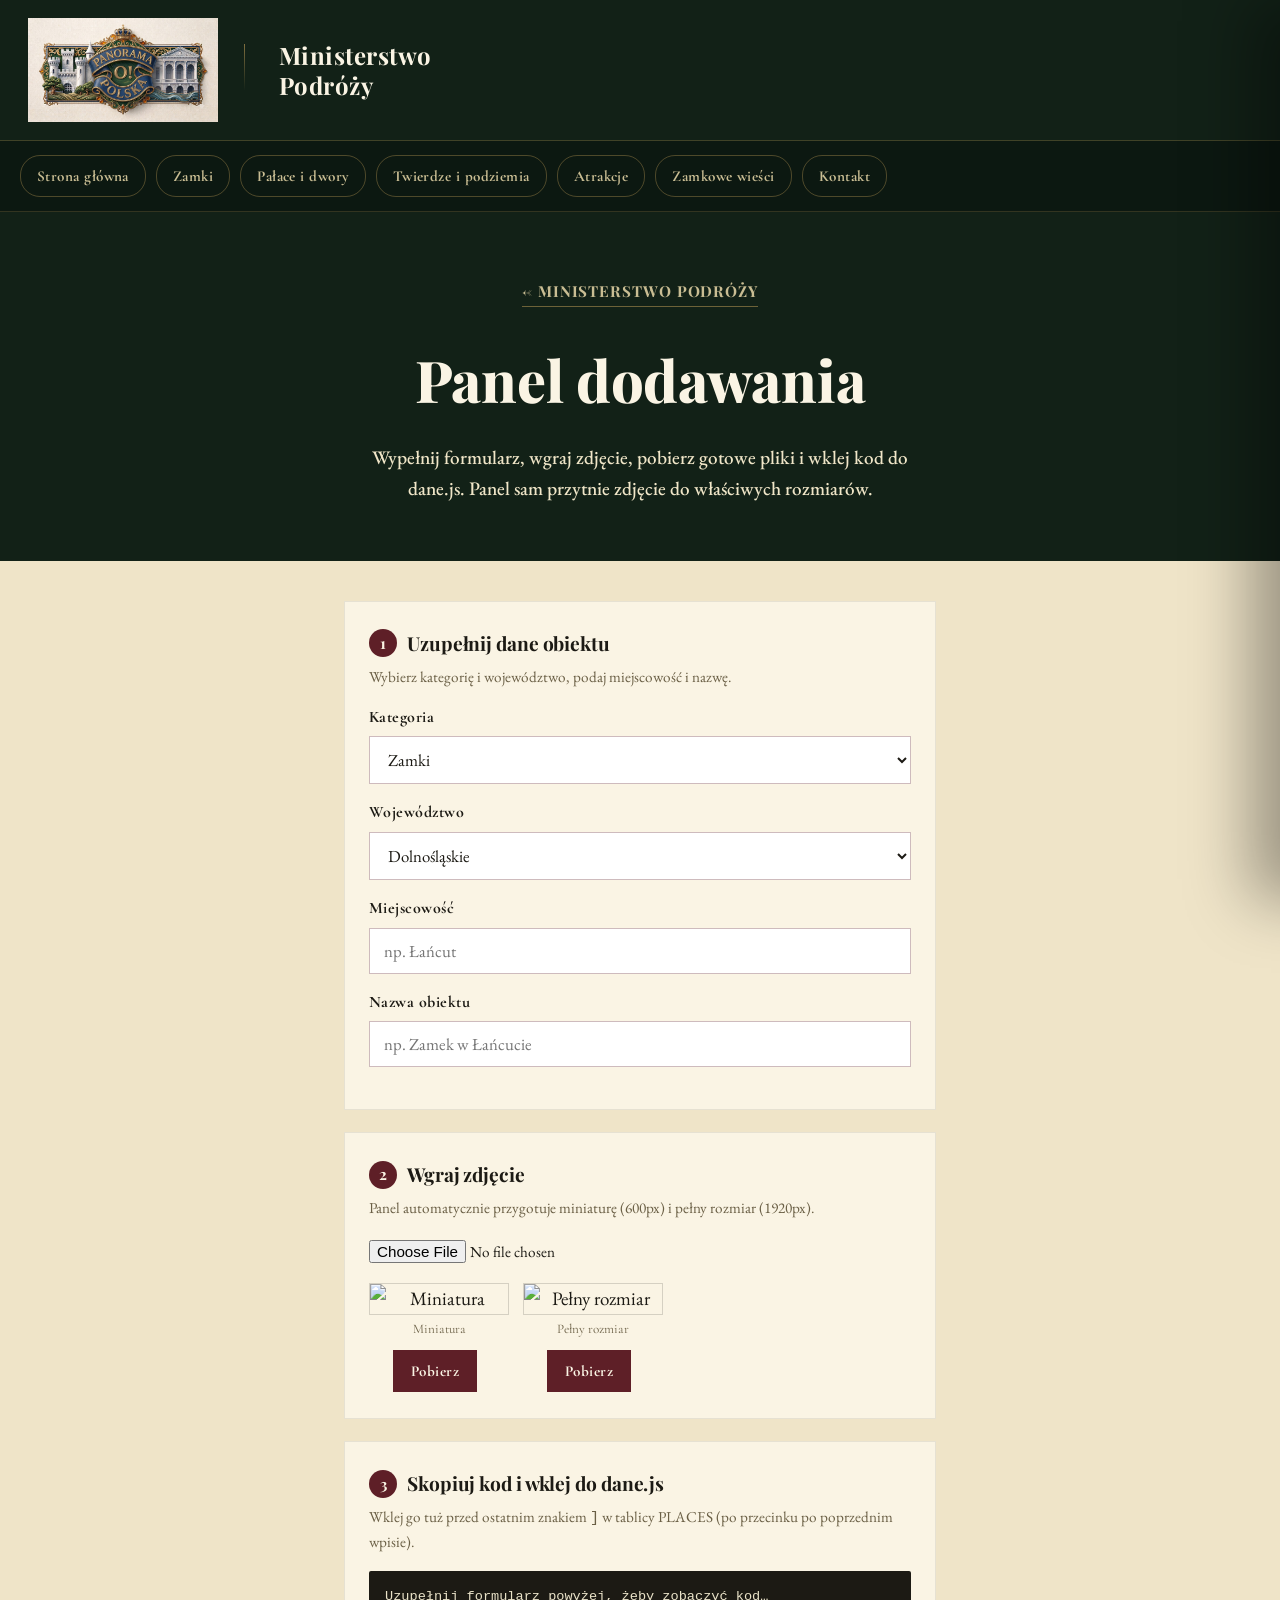
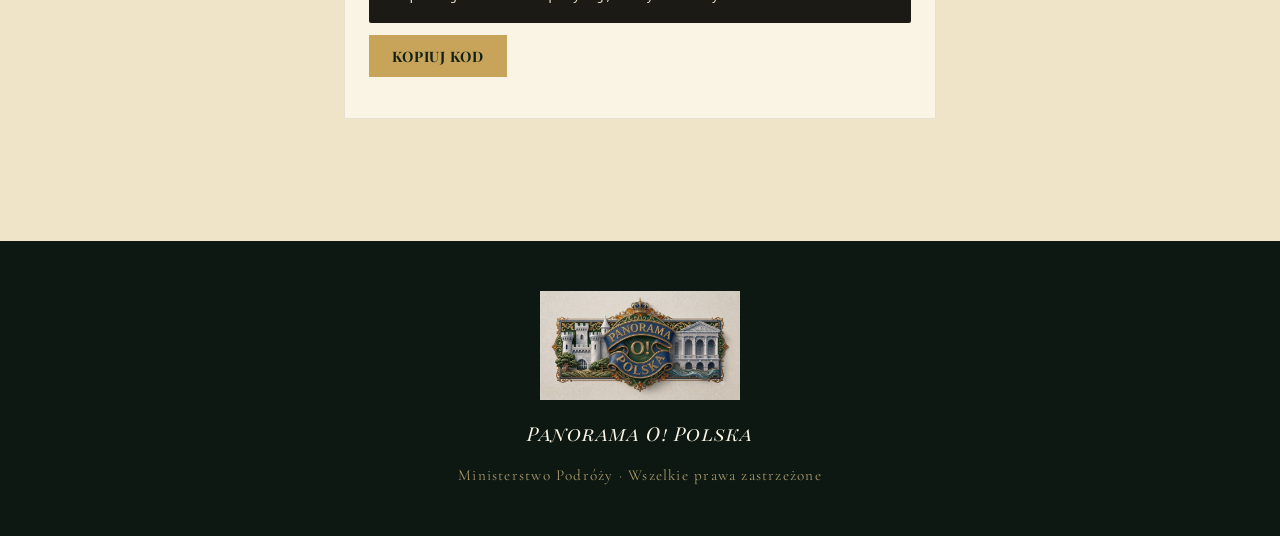
==== admin.html @ bf0a13a1 "Add files via upload" ====
<!DOCTYPE html>
<html lang="pl">
<head>
<meta charset="UTF-8">
<meta name="viewport" content="width=device-width, initial-scale=1.0">
<title>Panel dodawania — Ministerstwo Podróży</title>
<link rel="preconnect" href="https://fonts.googleapis.com">
<link href="https://fonts.googleapis.com/css2?family=Playfair+Display:ital,wght@0,500;0,600;0,700;0,800;0,900;1,500;1,600;1,700&family=Cormorant+Garamond:ital,wght@0,500;0,600;0,700;1,500;1,600&family=EB+Garamond:ital,wght@0,400;0,500;1,400&display=swap" rel="stylesheet">
<link rel="stylesheet" href="styles.css">
<style>
  .admin-wrap{ max-width:640px; margin:0 auto; padding:40px 24px 100px; }
  .admin-step{
    background:var(--cream-light);
    border:1px solid rgba(0,0,0,.08);
    padding:26px 24px;
    margin-bottom:22px;
  }
  .admin-step h3{
    font-size:1.2rem;
    margin-bottom:6px;
    display:flex; align-items:center; gap:10px;
  }
  .admin-step .num{
    display:inline-flex; align-items:center; justify-content:center;
    width:28px; height:28px; border-radius:50%;
    background:var(--maroon); color:var(--cream-light);
    font-family:'Playfair Display', serif; font-weight:700; font-size:.95rem;
    flex-shrink:0;
  }
  .admin-step p.hint{ color:#6a5f45; font-size:.95rem; margin:6px 0 16px; }
  .admin-field{ margin-bottom:16px; }
  .admin-field label{
    display:block; font-family:'Cormorant Garamond', serif; font-weight:700;
    letter-spacing:.03em; color:var(--ink); margin-bottom:6px; font-size:1rem;
  }
  .admin-field select, .admin-field input[type=text]{
    width:100%; box-sizing:border-box; font-family:'EB Garamond', serif;
    font-size:1.05rem; padding:11px 14px; border:1px solid rgba(94,31,39,.3);
    background:#fff; color:var(--ink);
  }
  .admin-field input[type=file]{
    width:100%; font-family:'EB Garamond', serif; font-size:.95rem;
  }
  .admin-previews{ display:flex; gap:14px; margin-top:14px; flex-wrap:wrap; }
  .admin-preview{ text-align:center; }
  .admin-preview img{ width:140px; height:auto; border:1px solid rgba(0,0,0,.15); display:block; }
  .admin-preview span{ display:block; font-size:.82rem; color:#6a5f45; margin-top:4px; font-family:'Cormorant Garamond', serif; }
  .admin-download{
    display:inline-block; margin-top:10px; margin-right:8px;
    background:var(--maroon); color:var(--cream-light); text-decoration:none;
    font-family:'Cormorant Garamond', serif; font-weight:700; letter-spacing:.03em;
    padding:9px 18px; font-size:.95rem;
  }
  .admin-download.disabled{ opacity:.4; pointer-events:none; }
  .admin-code{
    background:#1c1a14; color:#e9e2c8; font-family:'Courier New', monospace;
    font-size:.85rem; padding:16px; white-space:pre-wrap; word-break:break-word;
    border-radius:2px; line-height:1.5;
  }
  .admin-copy{
    margin-top:12px; display:inline-block; border:1px solid var(--gold);
    color:var(--forest); background:var(--gold); font-family:'Playfair Display', serif;
    text-transform:uppercase; font-weight:700; letter-spacing:.06em; font-size:.9rem;
    padding:10px 22px; cursor:pointer;
  }
  .admin-copy:active{ opacity:.8; }
  .admin-note{
    font-family:'Cormorant Garamond', serif; font-style:italic; color:#6a5f45;
    font-size:.92rem; margin-top:10px;
  }
</style>
</head>
<body data-page="admin">

<header>
  <a class="brand" href="index.html" aria-label="Strona główna">
    <img class="emblem" src="images/logo.jpg" alt="Panorama O! Polska">
    <div class="divider"></div>
    <div class="brand-name">Ministerstwo<br>Podróży</div>
  </a>
  <button class="burger" id="menuToggle" aria-label="Otwórz menu"><span></span><span></span><span></span></button>
</header>

<nav class="quick-tabs">
  <a href="index.html" data-page="index">Strona główna</a>
  <a href="zamki.html" data-page="zamki">Zamki</a>
  <a href="palace.html" data-page="palace">Pałace i dwory</a>
  <a href="twierdze.html" data-page="twierdze">Twierdze i podziemia</a>
  <a href="atrakcje.html" data-page="atrakcje">Atrakcje</a>
  <a href="wiesci.html" data-page="wiesci">Zamkowe wieści</a>
  <a href="kontakt.html" data-page="kontakt">Kontakt</a>
</nav>

<nav class="side-panel" id="sidePanel" aria-label="Menu główne">
  <div class="side-panel-header">
    <span class="side-panel-title">Spis komnat</span>
    <button class="side-panel-close" id="panelClose" aria-label="Zamknij menu">✕</button>
  </div>
  <a href="index.html" data-page="index">Strona główna</a>
  <a href="zamki.html" data-page="zamki">Zamki</a>
  <a href="palace.html" data-page="palace">Pałace i dwory</a>
  <a href="twierdze.html" data-page="twierdze">Twierdze i podziemia</a>
  <a href="atrakcje.html" data-page="atrakcje">Atrakcje</a>
  <a href="wiesci.html" data-page="wiesci">Zamkowe wieści</a>
  <a href="kontakt.html" data-page="kontakt">Kontakt</a>
</nav>
<div class="panel-overlay" id="panelOverlay"></div>

<section class="page-hero">
  <a class="breadcrumb" href="index.html">← Ministerstwo Podróży</a>
  <h1>Panel dodawania</h1>
  <p>Wypełnij formularz, wgraj zdjęcie, pobierz gotowe pliki i wklej kod do dane.js. Panel sam przytnie zdjęcie do właściwych rozmiarów.</p>
</section>

<div class="admin-wrap">

  <div class="admin-step">
    <h3><span class="num">1</span> Uzupełnij dane obiektu</h3>
    <p class="hint">Wybierz kategorię i województwo, podaj miejscowość i nazwę.</p>

    <div class="admin-field">
      <label for="fCategory">Kategoria</label>
      <select id="fCategory">
        <option value="zamki">Zamki</option>
        <option value="palace">Pałace i dwory</option>
        <option value="twierdze">Twierdze i podziemia</option>
        <option value="atrakcje">Atrakcje</option>
      </select>
    </div>

    <div class="admin-field">
      <label for="fVoivodeship">Województwo</label>
      <select id="fVoivodeship"></select>
    </div>

    <div class="admin-field">
      <label for="fTown">Miejscowość</label>
      <input type="text" id="fTown" placeholder="np. Łańcut">
    </div>

    <div class="admin-field">
      <label for="fName">Nazwa obiektu</label>
      <input type="text" id="fName" placeholder="np. Zamek w Łańcucie">
    </div>
  </div>

  <div class="admin-step">
    <h3><span class="num">2</span> Wgraj zdjęcie</h3>
    <p class="hint">Panel automatycznie przygotuje miniaturę (600px) i pełny rozmiar (1920px).</p>
    <div class="admin-field">
      <input type="file" id="fPhoto" accept="image/*">
    </div>
    <div class="admin-previews" id="previews" hidden>
      <div class="admin-preview">
        <img id="thumbPreview" alt="Miniatura">
        <span>Miniatura</span>
        <a class="admin-download" id="thumbDownload" download>Pobierz</a>
      </div>
      <div class="admin-preview">
        <img id="fullPreview" alt="Pełny rozmiar">
        <span>Pełny rozmiar</span>
        <a class="admin-download" id="fullDownload" download>Pobierz</a>
      </div>
    </div>
  </div>

  <div class="admin-step">
    <h3><span class="num">3</span> Skopiuj kod i wklej do dane.js</h3>
    <p class="hint">Wklej go tuż przed ostatnim znakiem <code>]</code> w tablicy PLACES (po przecinku po poprzednim wpisie).</p>
    <div class="admin-code" id="codeOutput">Uzupełnij formularz powyżej, żeby zobaczyć kod…</div>
    <button class="admin-copy" id="copyBtn">Kopiuj kod</button>
    <p class="admin-note" id="copyStatus"></p>
  </div>

</div>

<footer>
  <img src="images/logo.jpg" alt="Panorama O! Polska" loading="lazy" style="width:200px; margin:0 auto 18px; opacity:.9;">
  <span class="foot-mark">Panorama O! Polska</span>
  Ministerstwo Podróży · Wszelkie prawa zastrzeżone
</footer>

<script src="dane.js"></script>
<script>
// Wypełnij listę województw z dane.js
const voivoSelect = document.getElementById('fVoivodeship');
VOIVODESHIPS.forEach(v => {
  const opt = document.createElement('option');
  opt.value = v; opt.textContent = v;
  voivoSelect.appendChild(opt);
});

function slugify(str){
  return str.toLowerCase()
    .replace(/ł/g,'l').replace(/ą/g,'a').replace(/ć/g,'c').replace(/ę/g,'e')
    .replace(/ń/g,'n').replace(/ó/g,'o').replace(/ś/g,'s').replace(/ż|ź/g,'z')
    .replace(/[^a-z0-9]+/g,'-').replace(/(^-|-$)/g,'');
}

function resizeImage(file, maxWidth, quality){
  return new Promise((resolve, reject) => {
    const reader = new FileReader();
    reader.onload = (e) => {
      const img = new Image();
      img.onload = () => {
        const scale = Math.min(1, maxWidth / img.width);
        const w = Math.round(img.width * scale);
        const h = Math.round(img.height * scale);
        const canvas = document.createElement('canvas');
        canvas.width = w; canvas.height = h;
        canvas.getContext('2d').drawImage(img, 0, 0, w, h);
        canvas.toBlob(blob => {
          resolve({ blob, url: URL.createObjectURL(blob), width: w, height: h });
        }, 'image/jpeg', quality);
      };
      img.onerror = reject;
      img.src = e.target.result;
    };
    reader.onerror = reject;
    reader.readAsDataURL(file);
  });
}

let thumbResult = null;
let fullResult = null;

const fCategory = document.getElementById('fCategory');
const fVoivodeship = voivoSelect;
const fTown = document.getElementById('fTown');
const fName = document.getElementById('fName');
const fPhoto = document.getElementById('fPhoto');

function baseFileName(){
  const cat = fCategory.value;
  const town = fTown.value.trim() || 'miejsce';
  return `${cat}-${slugify(town)}`;
}

fPhoto.addEventListener('change', async () => {
  const file = fPhoto.files[0];
  if (!file) return;

  thumbResult = await resizeImage(file, 600, 0.78);
  fullResult  = await resizeImage(file, 1920, 0.82);

  document.getElementById('previews').hidden = false;

  const thumbImg = document.getElementById('thumbPreview');
  const fullImg  = document.getElementById('fullPreview');
  thumbImg.src = thumbResult.url;
  fullImg.src  = fullResult.url;

  updateDownloadLinks();
  updateCode();
});

function updateDownloadLinks(){
  const base = baseFileName();
  const thumbLink = document.getElementById('thumbDownload');
  const fullLink  = document.getElementById('fullDownload');
  if (thumbResult){
    thumbLink.href = thumbResult.url;
    thumbLink.download = `${base}-thumb.jpg`;
  }
  if (fullResult){
    fullLink.href = fullResult.url;
    fullLink.download = `${base}.jpg`;
  }
}

function updateCode(){
  const out = document.getElementById('codeOutput');
  const cat = fCategory.value;
  const voivo = fVoivodeship.value;
  const town = fTown.value.trim();
  const name = fName.value.trim();
  const base = baseFileName();

  if (!town || !name || !thumbResult) {
    out.textContent = 'Uzupełnij formularz i wgraj zdjęcie, żeby zobaczyć kod…';
    return;
  }

  out.textContent =
`{ category: "${cat}", voivodeship: "${voivo}", town: "${town}", name: "${name}",
  thumb: "images/${base}-thumb.jpg", full: "images/${base}.jpg" },`;
}

[fCategory, fVoivodeship, fTown, fName].forEach(el => {
  el.addEventListener('input', () => { updateDownloadLinks(); updateCode(); });
});

document.getElementById('copyBtn').addEventListener('click', async () => {
  const text = document.getElementById('codeOutput').textContent;
  const status = document.getElementById('copyStatus');
  try {
    await navigator.clipboard.writeText(text);
    status.textContent = 'Skopiowano ✓';
  } catch {
    status.textContent = 'Nie udało się skopiować automatycznie — zaznacz tekst ręcznie.';
  }
  setTimeout(() => { status.textContent = ''; }, 3000);
});
</script>
<script src="nav.js"></script>
</body>
</html>
---- styles.css ----
:root{
    --ink:#1c1a14;
    --forest:#122117;
    --forest-deep:#0c1811;
    --cream:#efe4c8;
    --cream-light:#faf4e4;
    --gold:#c8a35a;
    --gold-bright:#e4c581;
    --maroon:#5e1f27;
    --maroon-deep:#3a1017;
    --maroon-panel:#4a1620;
  }
  *{box-sizing:border-box;}
  html{scroll-behavior:smooth;}
  body{
    margin:0;
    background:var(--cream);
    color:var(--ink);
    font-family:'EB Garamond', serif;
    font-size:19px;
    line-height:1.6;
  }
  h1,h2,h3{
    font-family:'Playfair Display', serif;
    font-weight:700;
    margin:0;
    color:var(--ink);
    letter-spacing:-.005em;
  }
  h1{ font-weight:800; }
  .eyebrow{
    font-family:'Playfair Display', serif;
    text-transform:uppercase;
    letter-spacing:.12em;
    font-weight:800;
    font-size:.95rem;
    color:var(--gold);
  }
  a{color:inherit; text-decoration:none;}
  img,svg{display:block; max-width:100%;}

  /* ===== HEADER ===== */
  header{
    background:var(--forest);
    padding:18px 28px;
    display:flex;
    align-items:center;
    justify-content:space-between;
    gap:20px;
    position:sticky;
    top:0;
    z-index:50;
    border-bottom:1px solid rgba(200,163,90,.25);
  }
  .brand{
    display:flex;
    align-items:center;
    gap:20px;
    text-decoration:none;
    color:inherit;
    cursor:pointer;
    transition:opacity .2s ease;
  }
  .brand:hover{
    opacity:.85;
  }
  .emblem{
    width:190px;
    height:auto;
    flex-shrink:0;
    object-fit:contain;
  }
  .divider{
    width:1px;
    height:52px;
    background:linear-gradient(var(--gold), transparent 90%);
    opacity:.6;
    margin-left:6px;
  }
  .brand-name{
    font-family:'Playfair Display', serif;
    font-style:normal;
    font-weight:700;
    letter-spacing:.02em;
    color:var(--cream-light);
    font-size:1.5rem;
    line-height:1.25;
    margin-left:14px;
  }
  .burger{
    width:30px;
    display:flex;
    flex-direction:column;
    gap:6px;
    cursor:pointer;
    background:none;
    border:none;
    padding:0;
  }
  .burger span{height:2px; background:var(--gold); display:block;}

  /* ===== HERO ===== */
  .hero{
    background:radial-gradient(120% 90% at 50% 0%, #1a2e1f 0%, var(--forest) 45%, var(--forest-deep) 100%);
    color:var(--cream-light);
    padding:110px 28px 90px;
    text-align:center;
    position:relative;
    overflow:hidden;
  }
  .hero::before{
    content:"";
    position:absolute;
    left:50%; top:58%;
    transform:translate(-50%,-50%);
    width:340px; height:340px;
    background:
      radial-gradient(circle at 50% 30%, rgba(200,163,90,.10), transparent 60%);
    opacity:.7;
  }
  .hero h1{
    font-size:clamp(2.6rem, 6vw, 4.4rem);
    line-height:1.08;
    color:var(--cream-light);
    max-width:22ch;
    margin:0 auto 26px;
    position:relative;
  }
  .hero p{
    font-family:'Cormorant Garamond', serif;
    font-style:italic;
    font-size:1.4rem;
    color:#d8cba0;
    max-width:36ch;
    margin:0 auto 44px;
    position:relative;
  }
  .cta-outline{
    display:inline-block;
    border:1px solid var(--gold);
    color:var(--gold-bright);
    font-family:'Playfair Display', serif;
    text-transform:uppercase;
    letter-spacing:.1em;
    font-weight:700;
    font-size:1.05rem;
    padding:16px 38px;
    position:relative;
    transition:.25s ease;
  }
  .cta-outline:hover{
    background:var(--gold);
    color:var(--forest-deep);
  }

  /* ===== INTRO ===== */
  .intro{
    max-width:720px;
    margin:0 auto;
    padding:100px 28px 70px;
    text-align:center;
  }
  .intro h2{
    font-size:clamp(2rem, 4vw, 2.9rem);
    line-height:1.18;
    margin:18px 0 30px;
  }
  .intro p{
    color:#3a3527;
    font-size:1.15rem;
  }

  .plan-heading{
    text-align:center;
    padding:60px 28px 10px;
  }
  .plan-heading h2{
    font-size:clamp(2rem, 4vw, 2.8rem);
    margin-top:16px;
  }

  /* ===== ROOM CARDS ===== */
  .rooms{
    max-width:760px;
    margin:0 auto;
    padding:40px 24px 100px;
    display:flex;
    flex-direction:column;
    gap:60px;
  }
  .room-card{
    background:var(--cream-light);
    border:1px solid rgba(0,0,0,.08);
    box-shadow:0 30px 60px -40px rgba(30,20,5,.35);
  }
  .room-card .panel{
    position:relative;
    aspect-ratio:16/10;
    background:linear-gradient(160deg, var(--maroon-panel) 0%, var(--maroon-deep) 75%);
    display:flex;
    align-items:center;
    justify-content:center;
    overflow:hidden;
  }
  .room-card .panel.photo{
    background-size:cover;
    background-position:center 65%;
  }
  .room-card .panel.photo::after{
    content:"";
    position:absolute;
    inset:0;
    background:linear-gradient(185deg, rgba(12,10,7,.12) 0%, rgba(12,10,7,.08) 40%, rgba(12,10,7,.55) 100%);
  }
  .room-card .panel.photo svg{ display:none; }
  .room-card .panel.photo .roman{ z-index:2; }
  .caption{
    position:absolute;
    left:26px; bottom:20px;
    z-index:2;
    color:var(--cream-light);
    font-family:'Cormorant Garamond', serif;
    font-style:italic;
    letter-spacing:.04em;
    font-size:1.05rem;
    text-shadow:0 2px 10px rgba(0,0,0,.6);
  }
  .room-card .panel svg{
    width:42%;
    opacity:.55;
  }
  .roman{
    position:absolute;
    top:26px; left:26px;
    width:64px; height:64px;
    border:1px solid var(--gold);
    border-radius:50%;
    display:flex;
    align-items:center;
    justify-content:center;
    font-family:'Playfair Display', serif;
    font-weight:600;
    color:var(--gold-bright);
    font-size:1.3rem;
    background:rgba(12,10,8,.15);
  }
  .room-body{
    padding:42px 40px 44px;
  }
  .room-body h3{
    font-size:2.1rem;
    margin-bottom:18px;
  }
  .room-body p{
    color:#4a4433;
    font-size:1.1rem;
    margin-bottom:30px;
    max-width:46ch;
  }
  .enter-link{
    font-family:'Playfair Display', serif;
    text-transform:uppercase;
    letter-spacing:.06em;
    font-weight:700;
    font-size:1.05rem;
    color:var(--maroon);
    border-bottom:1px solid var(--maroon);
    padding-bottom:4px;
    display:inline-flex;
    align-items:center;
    gap:6px;
    transition:.2s;
  }
  .enter-link:hover{ gap:12px; }

  /* ===== GALLERY ===== */
  .gallery-section{
    max-width:1100px;
    margin:0 auto;
    padding:20px 24px 110px;
  }
  .gallery-grid{
    display:grid;
    grid-template-columns:repeat(auto-fill, minmax(230px, 1fr));
    gap:18px;
    margin-top:44px;
  }
  .gallery-item{
    position:relative;
    aspect-ratio:4/3;
    overflow:hidden;
    background:var(--maroon-deep);
    cursor:pointer;
    border:1px solid rgba(0,0,0,.08);
  }
  .gallery-item img{
    width:100%; height:100%;
    object-fit:cover;
    display:block;
    transition:transform .5s ease;
  }
  .gallery-item:hover img{ transform:scale(1.06); }
  .gallery-item .cap{
    position:absolute; left:0; right:0; bottom:0;
    padding:14px 16px 10px;
    background:linear-gradient(0deg, rgba(10,8,6,.75), transparent);
    color:var(--cream-light);
    font-family:'Cormorant Garamond', serif;
    font-style:italic;
    font-size:1rem;
  }
  .gallery-item.placeholder{
    display:flex;
    align-items:center;
    justify-content:center;
    background:repeating-linear-gradient(135deg, #efe4c8, #efe4c8 10px, #e6d9b8 10px, #e6d9b8 20px);
    border:1px dashed rgba(0,0,0,.25);
    color:#7a6f4e;
    font-family:'Cormorant Garamond', serif;
    font-style:italic;
    font-size:1.05rem;
    text-align:center;
    padding:16px;
  }

  /* Lightbox */
  .lightbox{
    position:fixed; inset:0;
    background:rgba(8,7,5,.94);
    z-index:200;
    display:none;
    align-items:center;
    justify-content:center;
    padding:40px 20px;
  }
  .lightbox.open{ display:flex; }
  .lightbox img{
    max-width:min(1100px, 92vw);
    max-height:82vh;
    object-fit:contain;
    box-shadow:0 30px 80px rgba(0,0,0,.5);
  }
  .lightbox .lb-cap{
    position:absolute;
    bottom:30px; left:0; right:0;
    text-align:center;
    color:var(--cream-light);
    font-family:'Cormorant Garamond', serif;
    font-style:italic;
    font-size:1.15rem;
  }
  .lb-close, .lb-prev, .lb-next{
    position:absolute;
    background:none;
    border:1px solid var(--gold);
    color:var(--gold-bright);
    font-family:'Cormorant Garamond', serif;
    cursor:pointer;
    display:flex;
    align-items:center;
    justify-content:center;
  }
  .lb-close{
    top:22px; right:22px;
    width:42px; height:42px;
    font-size:1.3rem;
    border-radius:50%;
  }
  .lb-prev, .lb-next{
    top:50%; transform:translateY(-50%);
    width:48px; height:48px;
    font-size:1.4rem;
    border-radius:50%;
  }
  .lb-prev{ left:18px; }
  .lb-next{ right:18px; }
  .lb-close:hover, .lb-prev:hover, .lb-next:hover{ background:var(--gold); color:var(--forest-deep); }
  .map-section{
    background:var(--forest);
    color:var(--cream-light);
    padding:90px 28px 100px;
    text-align:center;
  }
  .map-section h2{
    font-size:clamp(2rem, 4vw, 2.9rem);
    color:var(--cream-light);
    margin:16px 0 22px;
  }
  .map-section p{
    font-family:'Cormorant Garamond', serif;
    font-style:italic;
    color:#cfc396;
    max-width:44ch;
    margin:0 auto 50px;
    font-size:1.25rem;
  }
  .map-frame{
    max-width:760px;
    margin:0 auto;
    border:1px solid rgba(200,163,90,.5);
    background:#0f1a12;
    display:block;
    cursor:pointer;
    transition:border-color .25s ease, transform .25s ease;
  }
  .map-frame:hover{
    border-color:var(--gold-bright);
    transform:translateY(-2px);
  }
  .map-open-note{
    max-width:760px;
    margin:14px auto 0;
    text-align:right;
    font-family:'Cormorant Garamond', serif;
    font-weight:700;
    letter-spacing:.04em;
    color:var(--gold-bright);
    font-size:1.05rem;
  }
  .map-toolbar{
    background:#37414a;
    color:#e9e9e9;
    display:flex;
    align-items:center;
    gap:12px;
    padding:14px 20px;
    font-family:Arial, sans-serif;
    font-size:.95rem;
    text-align:left;
  }
  .map-canvas{
    position:relative;
    aspect-ratio:16/10;
    background:
      radial-gradient(circle at 30% 40%, #3a5a45 0%, transparent 45%),
      radial-gradient(circle at 70% 65%, #2e4a3a 0%, transparent 50%),
      linear-gradient(160deg, #1b3a4d 0%, #274734 55%, #33553d 100%);
  }
  .pin{
    position:absolute;
    width:18px; height:18px;
    background:var(--gold-bright);
    border:2px solid var(--forest-deep);
    border-radius:50% 50% 50% 0;
    transform:rotate(-45deg);
  }

  /* ===== FOOTER ===== */
  footer{
    background:var(--forest-deep);
    color:#a89a6d;
    text-align:center;
    padding:50px 28px;
    font-family:'Cormorant Garamond', serif;
    letter-spacing:.08em;
    font-size:.95rem;
  }
  footer .foot-mark{
    font-family:'Playfair Display', serif;
    font-style:italic;
    font-variant:small-caps;
    color:var(--cream-light);
    font-size:1.2rem;
    margin-bottom:14px;
    display:block;
  }

  /* ===== ZAMKI SUBPAGE ===== */
  .page-hero{
    background:var(--forest);
    color:var(--cream-light);
    padding:64px 28px 56px;
    text-align:center;
  }
  .breadcrumb{
    font-family:'Playfair Display', serif;
    text-transform:uppercase;
    letter-spacing:.06em;
    font-weight:700;
    font-size:.95rem;
    color:#c9bd93;
    display:inline-block;
    margin-bottom:26px;
    border-bottom:1px solid rgba(200,163,90,.5);
    padding-bottom:3px;
  }
  .breadcrumb:hover{ color:var(--gold-bright); }
  .page-hero .roman-badge{
    width:56px; height:56px;
    border:1px solid var(--gold);
    border-radius:50%;
    display:flex;
    align-items:center;
    justify-content:center;
    font-family:'Playfair Display', serif;
    color:var(--gold-bright);
    font-size:1.2rem;
    margin:0 auto 22px;
  }
  .page-hero h1{
    color:var(--cream-light);
    font-size:clamp(2.4rem, 5vw, 3.6rem);
    margin-bottom:18px;
  }
  .page-hero p{
    font-family:'EB Garamond', serif;
    font-style:normal;
    font-weight:500;
    color:#f0e6c8;
    font-size:1.2rem;
    line-height:1.6;
    max-width:56ch;
    margin:0 auto;
  }
  .voivo-intro{
    max-width:640px;
    margin:0 auto;
    padding:56px 24px 10px;
    text-align:center;
  }
  .voivo-grid{
    max-width:1080px;
    margin:0 auto;
    padding:36px 20px 110px;
    display:grid;
    grid-template-columns:1fr;
    gap:22px;
  }
  .voivo-tile{
    position:relative;
    aspect-ratio:16/10;
    overflow:hidden;
    border:1px solid rgba(0,0,0,.08);
  }
  .voivo-tile img{
    width:100%; height:100%;
    object-fit:cover;
    display:block;
  }
  .voivo-tile::after{
    content:"";
    position:absolute; inset:0;
    background:linear-gradient(0deg, rgba(8,7,5,.82) 0%, rgba(8,7,5,.15) 45%, rgba(8,7,5,.05) 70%);
  }
  .voivo-tile.empty{
    background:
      repeating-linear-gradient(135deg, var(--maroon-panel), var(--maroon-panel) 10px, var(--maroon-deep) 10px, var(--maroon-deep) 20px);
  }
  .voivo-tile.empty::after{ background:linear-gradient(0deg, rgba(8,7,5,.7) 0%, rgba(8,7,5,.05) 55%); }
  .voivo-tile .voivo-icon{
    position:absolute;
    top:50%; left:50%;
    transform:translate(-50%,-55%);
    width:34%;
    opacity:.28;
    z-index:1;
  }
  .voivo-tile .voivo-label{
    position:absolute;
    left:16px; right:16px; bottom:14px;
    z-index:2;
    color:var(--cream-light);
  }
  .voivo-tile .voivo-name{
    font-family:'Playfair Display', serif;
    font-weight:700;
    font-size:1.05rem;
    line-height:1.2;
    overflow-wrap:break-word;
    word-break:break-word;
    hyphens:auto;
  }
  .voivo-tile .voivo-cap{
    font-family:'Cormorant Garamond', serif;
    font-style:italic;
    font-size:.85rem;
    color:#d8cba0;
    margin-top:2px;
  }
  .voivo-tile .voivo-note{
    font-family:'Cormorant Garamond', serif;
    font-style:italic;
    font-size:.8rem;
    color:#b8ac86;
    margin-top:2px;
  }
  @media (min-width:640px){
    .voivo-grid{ grid-template-columns:repeat(2, 1fr); }
  }
  @media (min-width:1000px){
    .voivo-grid{ grid-template-columns:repeat(3, 1fr); }
  }

  @media (max-width: 560px){
    body{font-size:17px;}
    header{padding:14px 18px;}
    .emblem{width:130px;}
    .brand-name{font-size:1.05rem; margin-left:10px;}
    .divider{height:40px;}
    .room-body{padding:32px 26px 36px;}
  }

/* ===== ZAMKOWE WIEŚCI SUBPAGE ===== */
.news-intro{
  max-width:640px;
  margin:0 auto;
  padding:56px 24px 10px;
  text-align:center;
}
.news-filters{
  max-width:900px;
  margin:26px auto 0;
  padding:0 24px;
  display:flex;
  flex-wrap:wrap;
  justify-content:center;
  gap:10px;
}
.news-filters span{
  font-family:'Cormorant Garamond', serif;
  letter-spacing:.06em;
  font-weight:700;
  font-size:1.05rem;
  color:var(--maroon);
  border:1px solid rgba(94,31,39,.35);
  padding:6px 16px;
  border-radius:20px;
}
.news-grid{
  max-width:1080px;
  margin:0 auto;
  padding:44px 20px 110px;
  display:grid;
  grid-template-columns:1fr;
  gap:26px;
}
.news-card{
  background:var(--cream-light);
  border:1px solid rgba(0,0,0,.08);
  display:flex;
  flex-direction:column;
  overflow:hidden;
  box-shadow:0 24px 50px -38px rgba(30,20,5,.35);
}
.news-card .news-thumb{
  position:relative;
  aspect-ratio:16/9;
  background:repeating-linear-gradient(135deg, var(--maroon-panel), var(--maroon-panel) 10px, var(--maroon-deep) 10px, var(--maroon-deep) 20px);
  display:flex;
  align-items:center;
  justify-content:center;
}
.news-card .news-thumb svg{ width:15%; opacity:.35; }
.news-card .news-body{
  padding:26px 26px 28px;
}
.news-tag{
  display:inline-block;
  font-family:'Cormorant Garamond', serif;
  font-variant:small-caps;
  letter-spacing:.1em;
  font-weight:700;
  font-size:.9rem;
  color:var(--maroon);
  margin-bottom:10px;
}
.news-card h3{
  font-size:1.4rem;
  line-height:1.25;
  margin-bottom:10px;
}
.news-card p{
  color:#4a4433;
  font-size:1.02rem;
  margin-bottom:14px;
}
.news-meta{
  font-family:'Cormorant Garamond', serif;
  font-style:italic;
  font-size:.9rem;
  color:#8a7f5e;
}
@media (min-width:720px){
  .news-grid{ grid-template-columns:repeat(2, 1fr); }
}
@media (min-width:1000px){
  .news-grid{ grid-template-columns:repeat(3, 1fr); }
}

/* ===== ZAMKI: widok szczegółowy województwa ===== */
.detail-view[hidden]{ display:none; }

/* ===== PASEK ZAKŁADEK (widoczny od razu, pod nagłówkiem) ===== */
.quick-tabs{
  display:flex;
  gap:10px;
  overflow-x:auto;
  padding:14px 20px;
  background:var(--forest-deep);
  border-bottom:1px solid rgba(200,163,90,.2);
  -webkit-overflow-scrolling:touch;
  scrollbar-width:none;
}
.quick-tabs::-webkit-scrollbar{ display:none; }
.quick-tabs a{
  flex:0 0 auto;
  font-family:'Cormorant Garamond', serif;
  font-weight:700;
  letter-spacing:.03em;
  font-size:.95rem;
  color:#c9bd93;
  border:1px solid rgba(200,163,90,.35);
  padding:8px 16px;
  border-radius:20px;
  white-space:nowrap;
  transition:.2s ease;
}
.quick-tabs a:hover{
  border-color:var(--gold-bright);
  color:var(--gold-bright);
}
.quick-tabs a.active{
  background:var(--gold);
  color:var(--forest-deep);
  border-color:var(--gold);
}

/* ===== PANEL BOCZNY (rozsuwane menu) ===== */
.side-panel{
  position:fixed;
  top:0; right:0;
  height:100vh;
  width:min(320px, 82vw);
  background:var(--forest);
  border-left:1px solid rgba(200,163,90,.3);
  transform:translateX(100%);
  transition:transform .3s ease;
  z-index:210;
  display:flex;
  flex-direction:column;
  padding:20px 0;
  overflow-y:auto;
  box-shadow:-30px 0 60px rgba(0,0,0,.35);
}
.side-panel.open{
  transform:translateX(0);
}
.side-panel-header{
  display:flex;
  align-items:center;
  justify-content:space-between;
  padding:10px 24px 20px;
  border-bottom:1px solid rgba(200,163,90,.25);
  margin-bottom:10px;
}
.side-panel-title{
  font-family:'Playfair Display', serif;
  text-transform:uppercase;
  font-weight:800;
  letter-spacing:.08em;
  color:var(--gold);
  font-size:1rem;
}
.side-panel-close{
  background:none;
  border:1px solid var(--gold);
  color:var(--gold-bright);
  width:34px; height:34px;
  border-radius:50%;
  cursor:pointer;
  font-size:1rem;
  flex-shrink:0;
}
.side-panel a{
  display:block;
  padding:16px 24px;
  font-family:'Playfair Display', serif;
  font-weight:600;
  font-size:1.15rem;
  color:var(--cream-light);
  border-bottom:1px solid rgba(255,255,255,.06);
  text-decoration:none;
}
.side-panel a:hover{
  background:rgba(200,163,90,.08);
  color:var(--gold-bright);
}
.side-panel a.active{
  color:var(--gold-bright);
  background:rgba(200,163,90,.12);
  border-left:3px solid var(--gold);
  padding-left:21px;
}
.panel-overlay{
  position:fixed;
  inset:0;
  background:rgba(8,7,5,.55);
  opacity:0;
  pointer-events:none;
  transition:opacity .3s ease;
  z-index:200;
}
.panel-overlay.open{
  opacity:1;
  pointer-events:auto;
}

/* ===== KONTAKT ===== */
.contact-grid{
  max-width:1080px;
  margin:0 auto;
  padding:36px 20px 90px;
  display:grid;
  grid-template-columns:1fr;
  gap:22px;
}
.contact-card{
  background:var(--cream-light);
  border:1px solid rgba(0,0,0,.08);
  padding:32px 28px;
  box-shadow:0 24px 50px -38px rgba(30,20,5,.35);
}
.contact-icon{
  width:52px;
  height:52px;
  margin-bottom:18px;
}
.contact-card h3{
  font-size:1.35rem;
  margin-bottom:12px;
}
.contact-card p{
  color:#4a4433;
  font-size:1.02rem;
  margin-bottom:18px;
}
.contact-link{
  display:inline-block;
  font-family:'Cormorant Garamond', serif;
  font-weight:700;
  letter-spacing:.03em;
  font-size:1.05rem;
  color:var(--maroon);
  border-bottom:1px solid var(--maroon);
  padding-bottom:3px;
}
.contact-link:hover{
  color:var(--maroon-deep);
}
@media (min-width:720px){
  .contact-grid{ grid-template-columns:repeat(2, 1fr); }
}

/* ===== WYSZUKIWARKA MIEJSCOWOŚCI ===== */
.search-section{
  max-width:640px;
  margin:0 auto;
  padding:50px 24px 10px;
  text-align:center;
}
.search-box{
  position:relative;
  max-width:480px;
  margin:28px auto 0;
  text-align:left;
}
#searchInput{
  width:100%;
  box-sizing:border-box;
  font-family:'EB Garamond', serif;
  font-size:1.15rem;
  padding:14px 20px;
  border:1px solid rgba(94,31,39,.35);
  background:var(--cream-light);
  color:var(--ink);
  outline:none;
  transition:border-color .2s ease;
}
#searchInput:focus{
  border-color:var(--maroon);
}
#searchInput::placeholder{
  color:#9a8f70;
}
.search-results{
  position:absolute;
  top:calc(100% + 6px);
  left:0; right:0;
  background:var(--cream-light);
  border:1px solid rgba(94,31,39,.25);
  box-shadow:0 24px 50px -20px rgba(30,20,5,.4);
  max-height:340px;
  overflow-y:auto;
  z-index:60;
}
.search-result{
  display:flex;
  flex-direction:column;
  gap:2px;
  padding:12px 20px;
  border-bottom:1px solid rgba(0,0,0,.06);
}
.search-result:last-child{ border-bottom:none; }
.search-result:hover{
  background:rgba(94,31,39,.06);
}
.sr-town{
  font-family:'Playfair Display', serif;
  font-weight:700;
  font-size:1.05rem;
  color:var(--ink);
}
.sr-meta{
  font-family:'Cormorant Garamond', serif;
  font-style:italic;
  font-size:.92rem;
  color:#6a5f45;
}
.search-empty{
  padding:16px 20px;
  font-family:'Cormorant Garamond', serif;
  font-style:italic;
  color:#6a5f45;
  font-size:1rem;
}
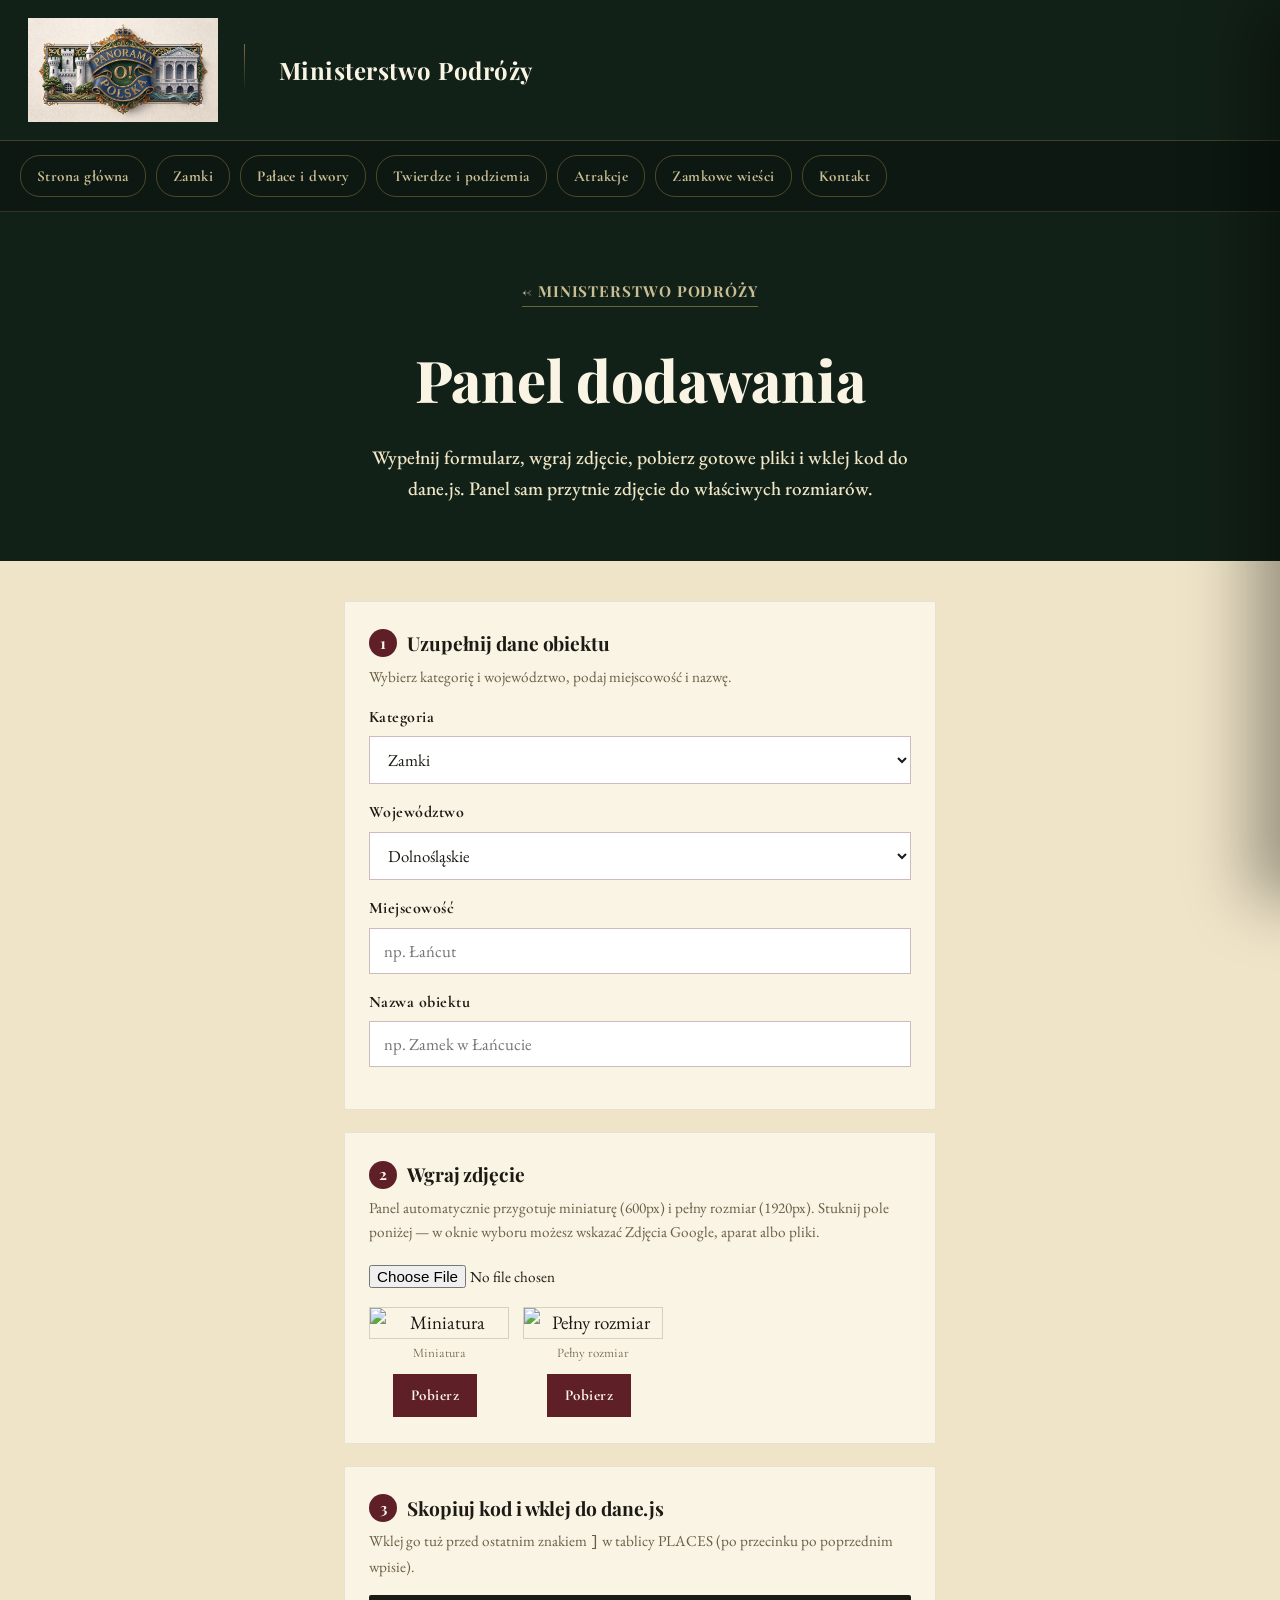
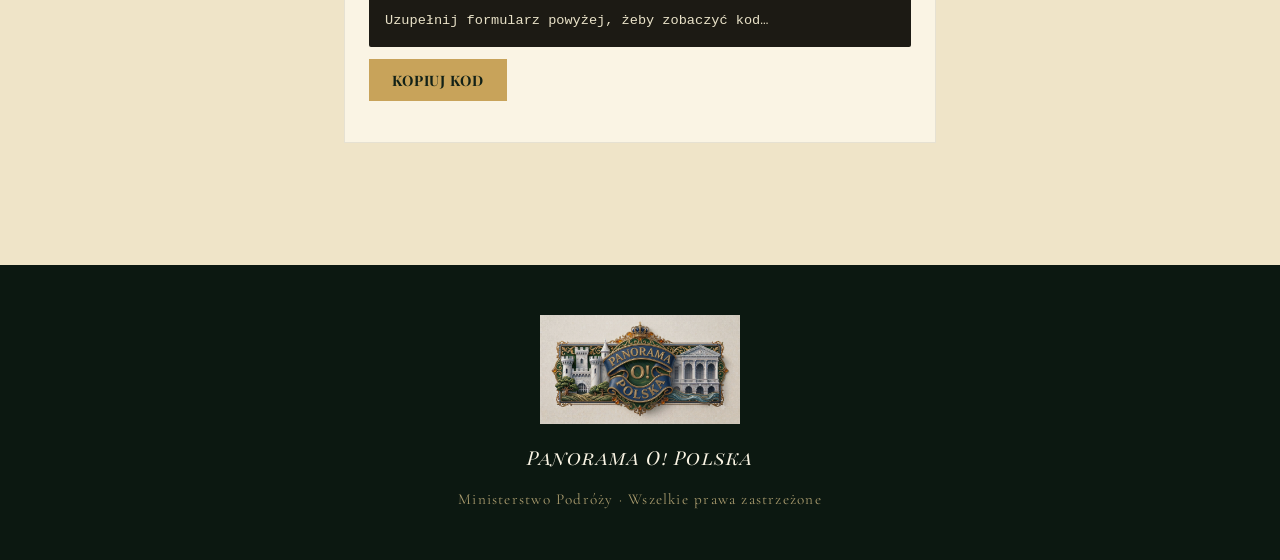
==== commit e8933372: "Add files via upload" ====
--- a/admin.html
+++ b/admin.html
@@ -76,7 +76,7 @@
   <a class="brand" href="index.html" aria-label="Strona główna">
     <img class="emblem" src="images/logo.jpg" alt="Panorama O! Polska">
     <div class="divider"></div>
-    <div class="brand-name">Ministerstwo<br>Podróży</div>
+    <div class="brand-name">Ministerstwo<br class="brand-br"> Podróży</div>
   </a>
   <button class="burger" id="menuToggle" aria-label="Otwórz menu"><span></span><span></span><span></span></button>
 </header>
@@ -146,7 +146,7 @@
 
   <div class="admin-step">
     <h3><span class="num">2</span> Wgraj zdjęcie</h3>
-    <p class="hint">Panel automatycznie przygotuje miniaturę (600px) i pełny rozmiar (1920px).</p>
+    <p class="hint">Panel automatycznie przygotuje miniaturę (600px) i pełny rozmiar (1920px). Stuknij pole poniżej — w oknie wyboru możesz wskazać Zdjęcia Google, aparat albo pliki.</p>
     <div class="admin-field">
       <input type="file" id="fPhoto" accept="image/*">
     </div>
--- a/styles.css
+++ b/styles.css
@@ -86,6 +86,10 @@
     font-size:1.5rem;
     line-height:1.25;
     margin-left:14px;
+    white-space:nowrap;
+  }
+  @media (min-width:640px){
+    .brand-br{ display:none; }
   }
   .burger{
     width:30px;
@@ -335,8 +339,8 @@
   }
   .lightbox.open{ display:flex; }
   .lightbox img{
-    max-width:min(1100px, 92vw);
-    max-height:82vh;
+    width:min(1100px, 92vw);
+    height:82vh;
     object-fit:contain;
     box-shadow:0 30px 80px rgba(0,0,0,.5);
   }
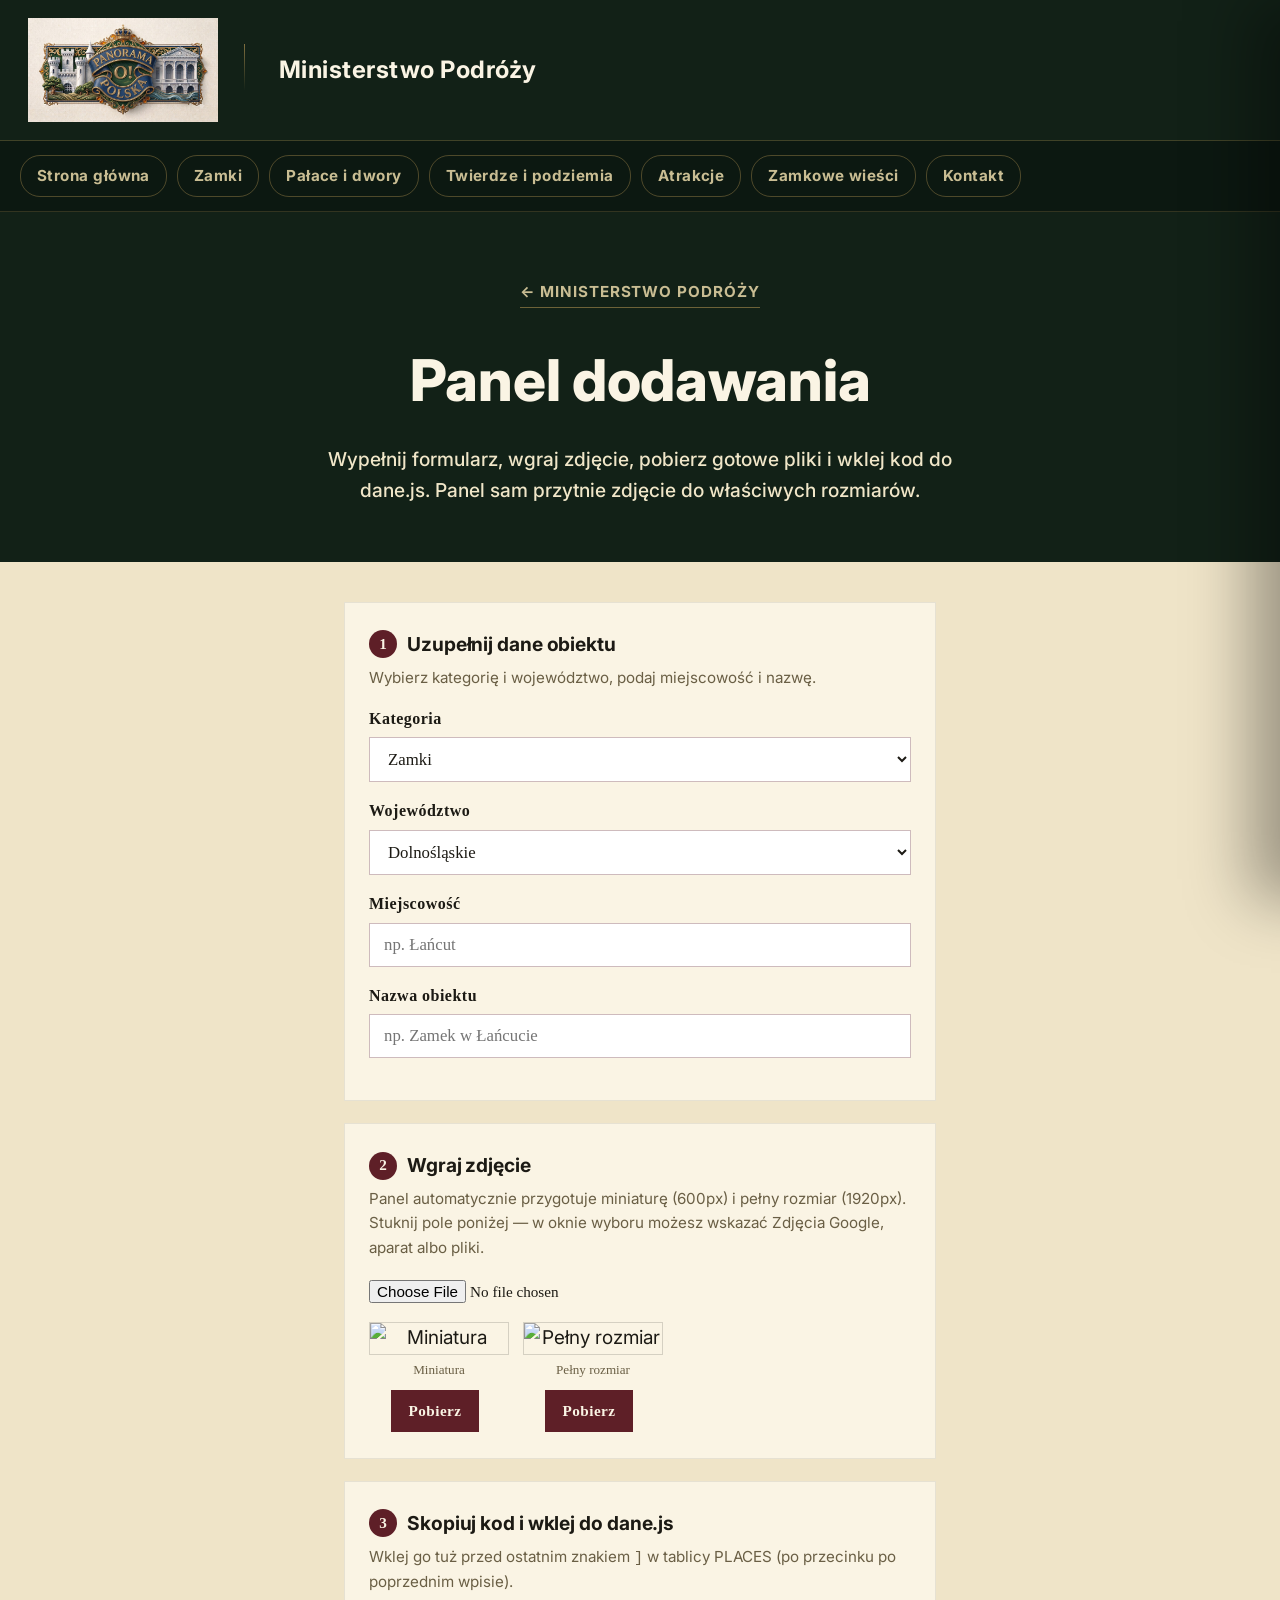
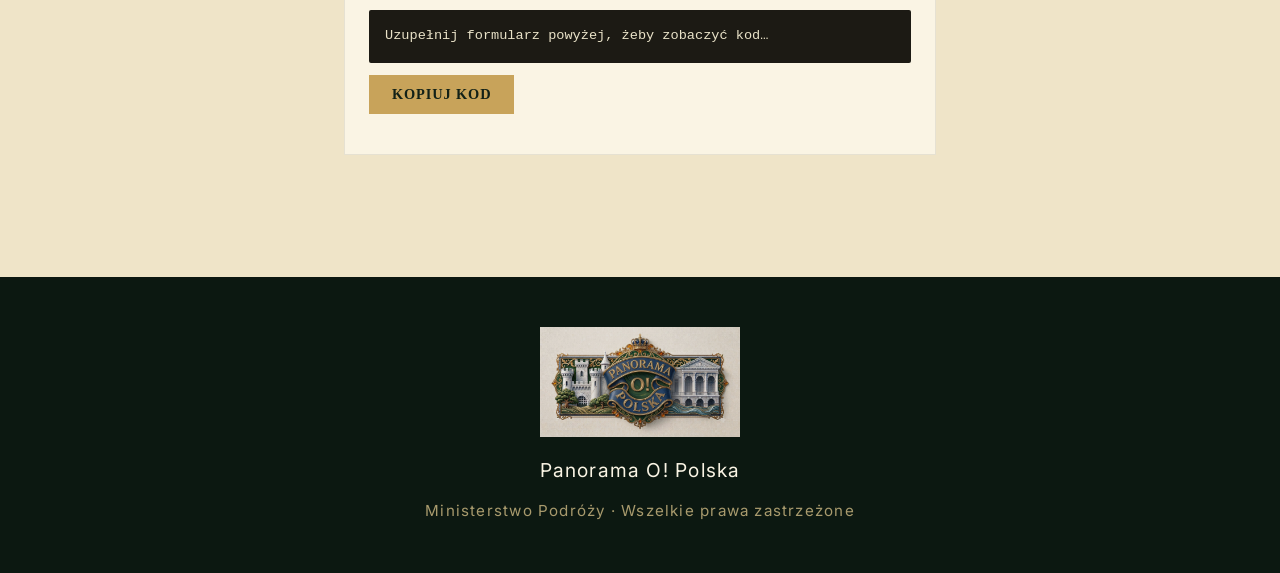
==== commit c0bc6e65: "Add files via upload" ====
--- a/admin.html
+++ b/admin.html
@@ -5,7 +5,7 @@
 <meta name="viewport" content="width=device-width, initial-scale=1.0">
 <title>Panel dodawania — Ministerstwo Podróży</title>
 <link rel="preconnect" href="https://fonts.googleapis.com">
-<link href="https://fonts.googleapis.com/css2?family=Playfair+Display:ital,wght@0,500;0,600;0,700;0,800;0,900;1,500;1,600;1,700&family=Cormorant+Garamond:ital,wght@0,500;0,600;0,700;1,500;1,600&family=EB+Garamond:ital,wght@0,400;0,500;1,400&display=swap" rel="stylesheet">
+<link href="https://fonts.googleapis.com/css2?family=Inter:wght@400;500;600;700;800;900&display=swap" rel="stylesheet">
 <link rel="stylesheet" href="styles.css">
 <style>
   .admin-wrap{ max-width:640px; margin:0 auto; padding:40px 24px 100px; }
--- a/styles.css
+++ b/styles.css
@@ -16,12 +16,12 @@
     margin:0;
     background:var(--cream);
     color:var(--ink);
-    font-family:'EB Garamond', serif;
+    font-family:'Inter', sans-serif;
     font-size:19px;
     line-height:1.6;
   }
   h1,h2,h3{
-    font-family:'Playfair Display', serif;
+    font-family:'Inter', sans-serif;
     font-weight:700;
     margin:0;
     color:var(--ink);
@@ -29,7 +29,7 @@
   }
   h1{ font-weight:800; }
   .eyebrow{
-    font-family:'Playfair Display', serif;
+    font-family:'Inter', sans-serif;
     text-transform:uppercase;
     letter-spacing:.12em;
     font-weight:800;
@@ -78,9 +78,8 @@
     margin-left:6px;
   }
   .brand-name{
-    font-family:'Playfair Display', serif;
-    font-style:normal;
-    font-weight:700;
+    font-family:'Inter', sans-serif;
+        font-weight:700;
     letter-spacing:.02em;
     color:var(--cream-light);
     font-size:1.5rem;
@@ -131,8 +130,7 @@
     position:relative;
   }
   .hero p{
-    font-family:'Cormorant Garamond', serif;
-    font-style:italic;
+    font-family:'Inter', sans-serif;
     font-size:1.4rem;
     color:#d8cba0;
     max-width:36ch;
@@ -143,7 +141,7 @@
     display:inline-block;
     border:1px solid var(--gold);
     color:var(--gold-bright);
-    font-family:'Playfair Display', serif;
+    font-family:'Inter', sans-serif;
     text-transform:uppercase;
     letter-spacing:.1em;
     font-weight:700;
@@ -223,8 +221,7 @@
     left:26px; bottom:20px;
     z-index:2;
     color:var(--cream-light);
-    font-family:'Cormorant Garamond', serif;
-    font-style:italic;
+    font-family:'Inter', sans-serif;
     letter-spacing:.04em;
     font-size:1.05rem;
     text-shadow:0 2px 10px rgba(0,0,0,.6);
@@ -242,7 +239,7 @@
     display:flex;
     align-items:center;
     justify-content:center;
-    font-family:'Playfair Display', serif;
+    font-family:'Inter', sans-serif;
     font-weight:600;
     color:var(--gold-bright);
     font-size:1.3rem;
@@ -259,10 +256,9 @@
     color:#4a4433;
     font-size:1.1rem;
     margin-bottom:30px;
-    max-width:46ch;
   }
   .enter-link{
-    font-family:'Playfair Display', serif;
+    font-family:'Inter', sans-serif;
     text-transform:uppercase;
     letter-spacing:.06em;
     font-weight:700;
@@ -309,8 +305,7 @@
     padding:14px 16px 10px;
     background:linear-gradient(0deg, rgba(10,8,6,.75), transparent);
     color:var(--cream-light);
-    font-family:'Cormorant Garamond', serif;
-    font-style:italic;
+    font-family:'Inter', sans-serif;
     font-size:1rem;
   }
   .gallery-item.placeholder{
@@ -320,8 +315,7 @@
     background:repeating-linear-gradient(135deg, #efe4c8, #efe4c8 10px, #e6d9b8 10px, #e6d9b8 20px);
     border:1px dashed rgba(0,0,0,.25);
     color:#7a6f4e;
-    font-family:'Cormorant Garamond', serif;
-    font-style:italic;
+    font-family:'Inter', sans-serif;
     font-size:1.05rem;
     text-align:center;
     padding:16px;
@@ -333,32 +327,41 @@
     background:rgba(8,7,5,.94);
     z-index:200;
     display:none;
+    flex-direction:column;
     align-items:center;
     justify-content:center;
+    gap:18px;
     padding:40px 20px;
   }
   .lightbox.open{ display:flex; }
   .lightbox img{
     width:min(1100px, 92vw);
-    height:82vh;
+    height:74vh;
     object-fit:contain;
     box-shadow:0 30px 80px rgba(0,0,0,.5);
   }
   .lightbox .lb-cap{
-    position:absolute;
-    bottom:30px; left:0; right:0;
     text-align:center;
     color:var(--cream-light);
-    font-family:'Cormorant Garamond', serif;
-    font-style:italic;
+    font-family:'Inter', sans-serif;
     font-size:1.15rem;
+    max-width:92vw;
+  }
+  .lb-cap-link{
+    color:var(--gold-bright);
+    font-weight:700;
+    text-decoration:underline;
+    text-underline-offset:3px;
+  }
+  .lb-cap-link:hover{
+    color:var(--gold);
   }
   .lb-close, .lb-prev, .lb-next{
     position:absolute;
     background:none;
     border:1px solid var(--gold);
     color:var(--gold-bright);
-    font-family:'Cormorant Garamond', serif;
+    font-family:'Inter', sans-serif;
     cursor:pointer;
     display:flex;
     align-items:center;
@@ -391,8 +394,7 @@
     margin:16px 0 22px;
   }
   .map-section p{
-    font-family:'Cormorant Garamond', serif;
-    font-style:italic;
+    font-family:'Inter', sans-serif;
     color:#cfc396;
     max-width:44ch;
     margin:0 auto 50px;
@@ -415,7 +417,7 @@
     max-width:760px;
     margin:14px auto 0;
     text-align:right;
-    font-family:'Cormorant Garamond', serif;
+    font-family:'Inter', sans-serif;
     font-weight:700;
     letter-spacing:.04em;
     color:var(--gold-bright);
@@ -428,7 +430,7 @@
     align-items:center;
     gap:12px;
     padding:14px 20px;
-    font-family:Arial, sans-serif;
+    font-family:'Inter', sans-serif;
     font-size:.95rem;
     text-align:left;
   }
@@ -455,14 +457,12 @@
     color:#a89a6d;
     text-align:center;
     padding:50px 28px;
-    font-family:'Cormorant Garamond', serif;
+    font-family:'Inter', sans-serif;
     letter-spacing:.08em;
     font-size:.95rem;
   }
   footer .foot-mark{
-    font-family:'Playfair Display', serif;
-    font-style:italic;
-    font-variant:small-caps;
+    font-family:'Inter', sans-serif;
     color:var(--cream-light);
     font-size:1.2rem;
     margin-bottom:14px;
@@ -477,7 +477,7 @@
     text-align:center;
   }
   .breadcrumb{
-    font-family:'Playfair Display', serif;
+    font-family:'Inter', sans-serif;
     text-transform:uppercase;
     letter-spacing:.06em;
     font-weight:700;
@@ -496,7 +496,7 @@
     display:flex;
     align-items:center;
     justify-content:center;
-    font-family:'Playfair Display', serif;
+    font-family:'Inter', sans-serif;
     color:var(--gold-bright);
     font-size:1.2rem;
     margin:0 auto 22px;
@@ -507,9 +507,8 @@
     margin-bottom:18px;
   }
   .page-hero p{
-    font-family:'EB Garamond', serif;
-    font-style:normal;
-    font-weight:500;
+    font-family:'Inter', sans-serif;
+        font-weight:500;
     color:#f0e6c8;
     font-size:1.2rem;
     line-height:1.6;
@@ -535,6 +534,9 @@
     aspect-ratio:16/10;
     overflow:hidden;
     border:1px solid rgba(0,0,0,.08);
+  }
+  .voivo-tile.tile-portrait{
+    aspect-ratio:3/4;
   }
   .voivo-tile img{
     width:100%; height:100%;
@@ -566,7 +568,7 @@
     color:var(--cream-light);
   }
   .voivo-tile .voivo-name{
-    font-family:'Playfair Display', serif;
+    font-family:'Inter', sans-serif;
     font-weight:700;
     font-size:1.05rem;
     line-height:1.2;
@@ -575,15 +577,13 @@
     hyphens:auto;
   }
   .voivo-tile .voivo-cap{
-    font-family:'Cormorant Garamond', serif;
-    font-style:italic;
+    font-family:'Inter', sans-serif;
     font-size:.85rem;
     color:#d8cba0;
     margin-top:2px;
   }
   .voivo-tile .voivo-note{
-    font-family:'Cormorant Garamond', serif;
-    font-style:italic;
+    font-family:'Inter', sans-serif;
     font-size:.8rem;
     color:#b8ac86;
     margin-top:2px;
@@ -621,7 +621,7 @@
   gap:10px;
 }
 .news-filters span{
-  font-family:'Cormorant Garamond', serif;
+  font-family:'Inter', sans-serif;
   letter-spacing:.06em;
   font-weight:700;
   font-size:1.05rem;
@@ -660,8 +660,7 @@
 }
 .news-tag{
   display:inline-block;
-  font-family:'Cormorant Garamond', serif;
-  font-variant:small-caps;
+  font-family:'Inter', sans-serif;
   letter-spacing:.1em;
   font-weight:700;
   font-size:.9rem;
@@ -679,8 +678,7 @@
   margin-bottom:14px;
 }
 .news-meta{
-  font-family:'Cormorant Garamond', serif;
-  font-style:italic;
+  font-family:'Inter', sans-serif;
   font-size:.9rem;
   color:#8a7f5e;
 }
@@ -708,7 +706,7 @@
 .quick-tabs::-webkit-scrollbar{ display:none; }
 .quick-tabs a{
   flex:0 0 auto;
-  font-family:'Cormorant Garamond', serif;
+  font-family:'Inter', sans-serif;
   font-weight:700;
   letter-spacing:.03em;
   font-size:.95rem;
@@ -758,7 +756,7 @@
   margin-bottom:10px;
 }
 .side-panel-title{
-  font-family:'Playfair Display', serif;
+  font-family:'Inter', sans-serif;
   text-transform:uppercase;
   font-weight:800;
   letter-spacing:.08em;
@@ -778,7 +776,7 @@
 .side-panel a{
   display:block;
   padding:16px 24px;
-  font-family:'Playfair Display', serif;
+  font-family:'Inter', sans-serif;
   font-weight:600;
   font-size:1.15rem;
   color:var(--cream-light);
@@ -840,7 +838,7 @@
 }
 .contact-link{
   display:inline-block;
-  font-family:'Cormorant Garamond', serif;
+  font-family:'Inter', sans-serif;
   font-weight:700;
   letter-spacing:.03em;
   font-size:1.05rem;
@@ -871,7 +869,7 @@
 #searchInput{
   width:100%;
   box-sizing:border-box;
-  font-family:'EB Garamond', serif;
+  font-family:'Inter', sans-serif;
   font-size:1.15rem;
   padding:14px 20px;
   border:1px solid rgba(94,31,39,.35);
@@ -909,21 +907,19 @@
   background:rgba(94,31,39,.06);
 }
 .sr-town{
-  font-family:'Playfair Display', serif;
+  font-family:'Inter', sans-serif;
   font-weight:700;
   font-size:1.05rem;
   color:var(--ink);
 }
 .sr-meta{
-  font-family:'Cormorant Garamond', serif;
-  font-style:italic;
+  font-family:'Inter', sans-serif;
   font-size:.92rem;
   color:#6a5f45;
 }
 .search-empty{
   padding:16px 20px;
-  font-family:'Cormorant Garamond', serif;
-  font-style:italic;
+  font-family:'Inter', sans-serif;
   color:#6a5f45;
   font-size:1rem;
 }
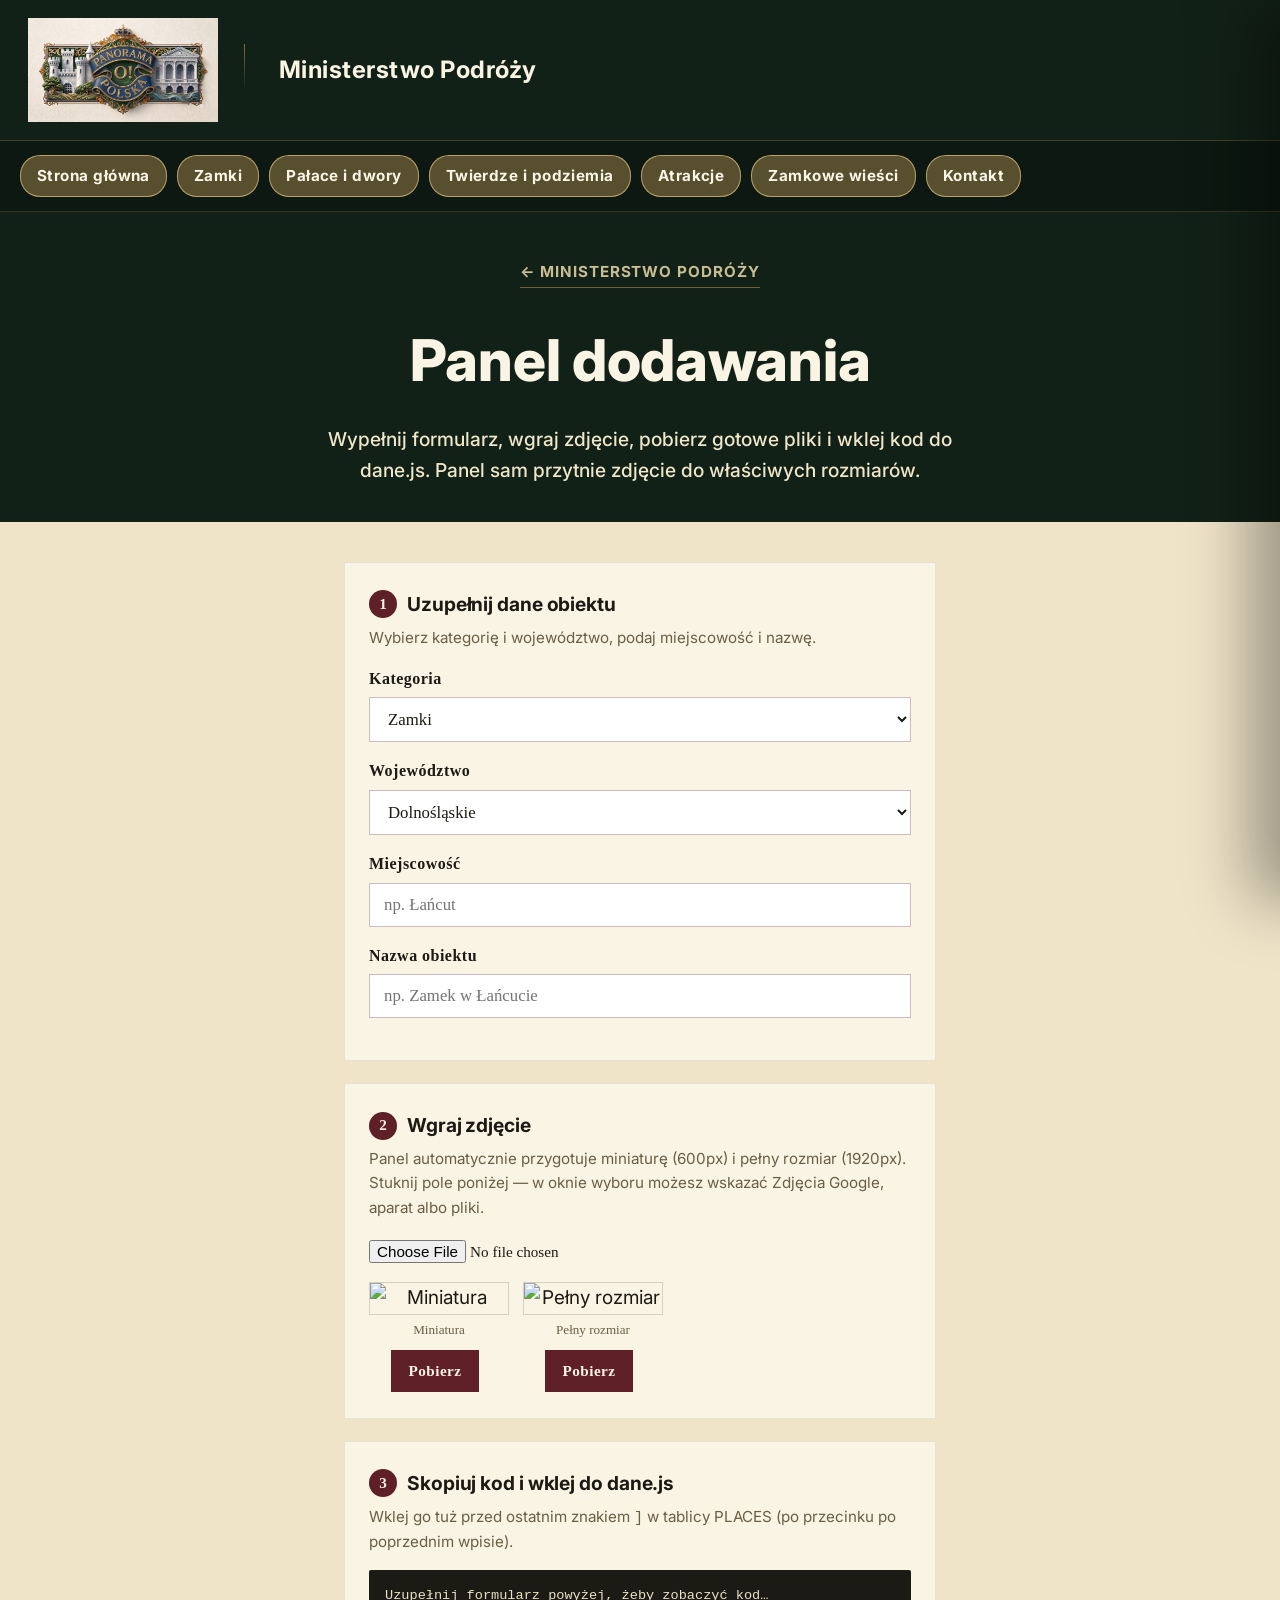
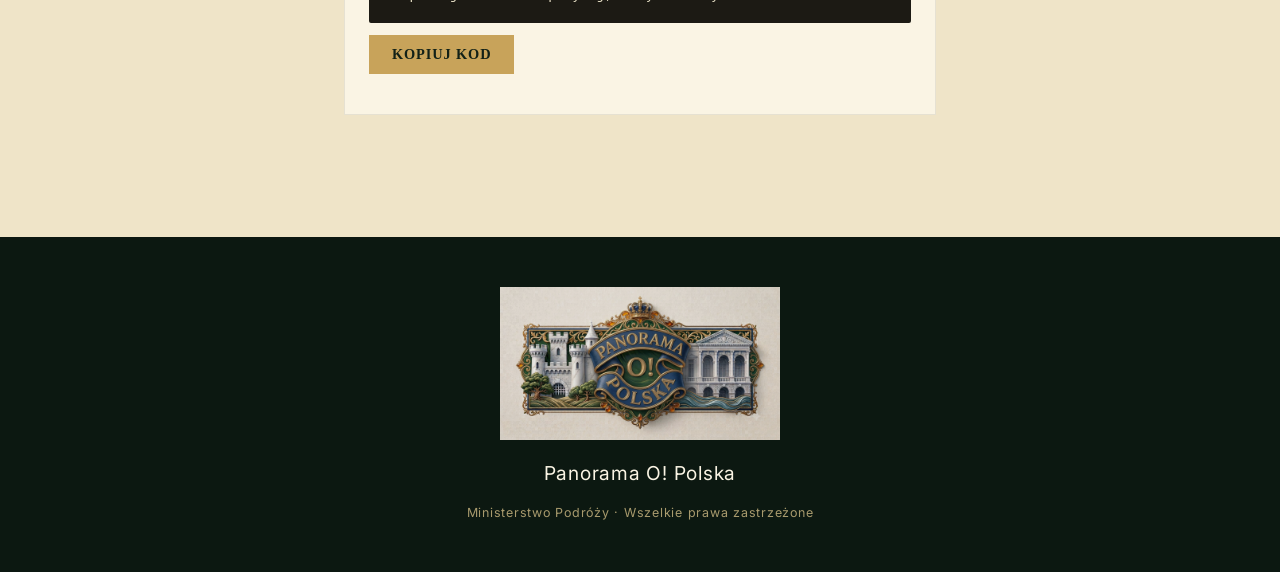
==== commit f8c5f302: "Add files via upload" ====
--- a/admin.html
+++ b/admin.html
@@ -175,7 +175,7 @@
 </div>
 
 <footer>
-  <img src="images/logo.jpg" alt="Panorama O! Polska" loading="lazy" style="width:200px; margin:0 auto 18px; opacity:.9;">
+  <img src="images/logo.jpg" alt="Panorama O! Polska" loading="lazy" style="width:280px; margin:0 auto 18px; opacity:.9;">
   <span class="foot-mark">Panorama O! Polska</span>
   Ministerstwo Podróży · Wszelkie prawa zastrzeżone
 </footer>
--- a/styles.css
+++ b/styles.css
@@ -106,7 +106,7 @@
   .hero{
     background:radial-gradient(120% 90% at 50% 0%, #1a2e1f 0%, var(--forest) 45%, var(--forest-deep) 100%);
     color:var(--cream-light);
-    padding:110px 28px 90px;
+    padding:64px 28px 44px;
     text-align:center;
     position:relative;
     overflow:hidden;
@@ -159,7 +159,7 @@
   .intro{
     max-width:720px;
     margin:0 auto;
-    padding:100px 28px 70px;
+    padding:48px 28px 40px;
     text-align:center;
   }
   .intro h2{
@@ -174,7 +174,7 @@
 
   .plan-heading{
     text-align:center;
-    padding:60px 28px 10px;
+    padding:36px 28px 10px;
   }
   .plan-heading h2{
     font-size:clamp(2rem, 4vw, 2.8rem);
@@ -185,10 +185,10 @@
   .rooms{
     max-width:760px;
     margin:0 auto;
-    padding:40px 24px 100px;
+    padding:30px 24px 60px;
     display:flex;
     flex-direction:column;
-    gap:60px;
+    gap:40px;
   }
   .room-card{
     background:var(--cream-light);
@@ -277,7 +277,7 @@
   .gallery-section{
     max-width:1100px;
     margin:0 auto;
-    padding:20px 24px 110px;
+    padding:10px 24px 60px;
   }
   .gallery-grid{
     display:grid;
@@ -458,8 +458,8 @@
     text-align:center;
     padding:50px 28px;
     font-family:'Inter', sans-serif;
-    letter-spacing:.08em;
-    font-size:.95rem;
+    letter-spacing:.06em;
+    font-size:.78rem;
   }
   footer .foot-mark{
     font-family:'Inter', sans-serif;
@@ -473,7 +473,7 @@
   .page-hero{
     background:var(--forest);
     color:var(--cream-light);
-    padding:64px 28px 56px;
+    padding:44px 28px 36px;
     text-align:center;
   }
   .breadcrumb{
@@ -518,13 +518,13 @@
   .voivo-intro{
     max-width:640px;
     margin:0 auto;
-    padding:56px 24px 10px;
+    padding:32px 24px 10px;
     text-align:center;
   }
   .voivo-grid{
     max-width:1080px;
     margin:0 auto;
-    padding:36px 20px 110px;
+    padding:26px 20px 60px;
     display:grid;
     grid-template-columns:1fr;
     gap:22px;
@@ -633,7 +633,7 @@
 .news-grid{
   max-width:1080px;
   margin:0 auto;
-  padding:44px 20px 110px;
+  padding:30px 20px 60px;
   display:grid;
   grid-template-columns:1fr;
   gap:26px;
@@ -710,14 +710,16 @@
   font-weight:700;
   letter-spacing:.03em;
   font-size:.95rem;
-  color:#c9bd93;
-  border:1px solid rgba(200,163,90,.35);
+  color:#fbf6e6;
+  background:rgba(200,163,90,.4);
+  border:1px solid rgba(228,197,129,.7);
   padding:8px 16px;
   border-radius:20px;
   white-space:nowrap;
   transition:.2s ease;
 }
 .quick-tabs a:hover{
+  background:rgba(200,163,90,.55);
   border-color:var(--gold-bright);
   color:var(--gold-bright);
 }
@@ -811,7 +813,7 @@
 .contact-grid{
   max-width:1080px;
   margin:0 auto;
-  padding:36px 20px 90px;
+  padding:26px 20px 60px;
   display:grid;
   grid-template-columns:1fr;
   gap:22px;
@@ -857,7 +859,7 @@
 .search-section{
   max-width:640px;
   margin:0 auto;
-  padding:50px 24px 10px;
+  padding:20px 24px 10px;
   text-align:center;
 }
 .search-box{
@@ -865,6 +867,9 @@
   max-width:480px;
   margin:28px auto 0;
   text-align:left;
+}
+.hero-search{
+  margin-top:34px;
 }
 #searchInput{
   width:100%;
@@ -923,3 +928,76 @@
   color:#6a5f45;
   font-size:1rem;
 }
+
+/* ===== PRAWDZIWA MAPA PODRÓŻY (Leaflet) ===== */
+.live-map-section{
+  background:var(--forest);
+  color:var(--cream-light);
+  padding:50px 28px 60px;
+  text-align:center;
+}
+.live-map-section h2{
+  color:var(--cream-light);
+  font-size:clamp(2rem, 4vw, 2.9rem);
+  margin:16px 0 18px;
+}
+.live-map-section p{
+  color:#cfc396;
+  max-width:52ch;
+  margin:0 auto 40px;
+  font-size:1.15rem;
+}
+.live-map{
+  max-width:640px;
+  aspect-ratio:1/1;
+  height:auto;
+  margin:0 auto;
+  border:1px solid rgba(200,163,90,.5);
+  text-align:left;
+}
+.map-pin-icon span{
+  display:block;
+  width:16px; height:16px;
+  background:var(--gold-bright);
+  border:2px solid var(--forest-deep);
+  border-radius:50% 50% 50% 0;
+  transform:rotate(-45deg);
+  box-shadow:0 2px 6px rgba(0,0,0,.4);
+}
+.leaflet-popup-content{
+  font-family:'Inter', sans-serif;
+  font-size:.95rem;
+  line-height:1.5;
+}
+.leaflet-popup-content strong{
+  font-family:'Inter', sans-serif;
+  font-weight:700;
+}
+.leaflet-popup-content a{
+  color:var(--maroon);
+  font-weight:700;
+  text-decoration:underline;
+}
+
+.map-legend{
+  max-width:1000px;
+  margin:20px auto 0;
+  display:flex;
+  flex-wrap:wrap;
+  justify-content:center;
+  gap:18px;
+}
+.map-legend span{
+  display:inline-flex;
+  align-items:center;
+  gap:8px;
+  font-family:'Inter', sans-serif;
+  font-size:.9rem;
+  color:#cfc396;
+}
+.map-legend i{
+  display:inline-block;
+  width:12px; height:12px;
+  border-radius:50%;
+  border:1px solid rgba(0,0,0,.3);
+}
